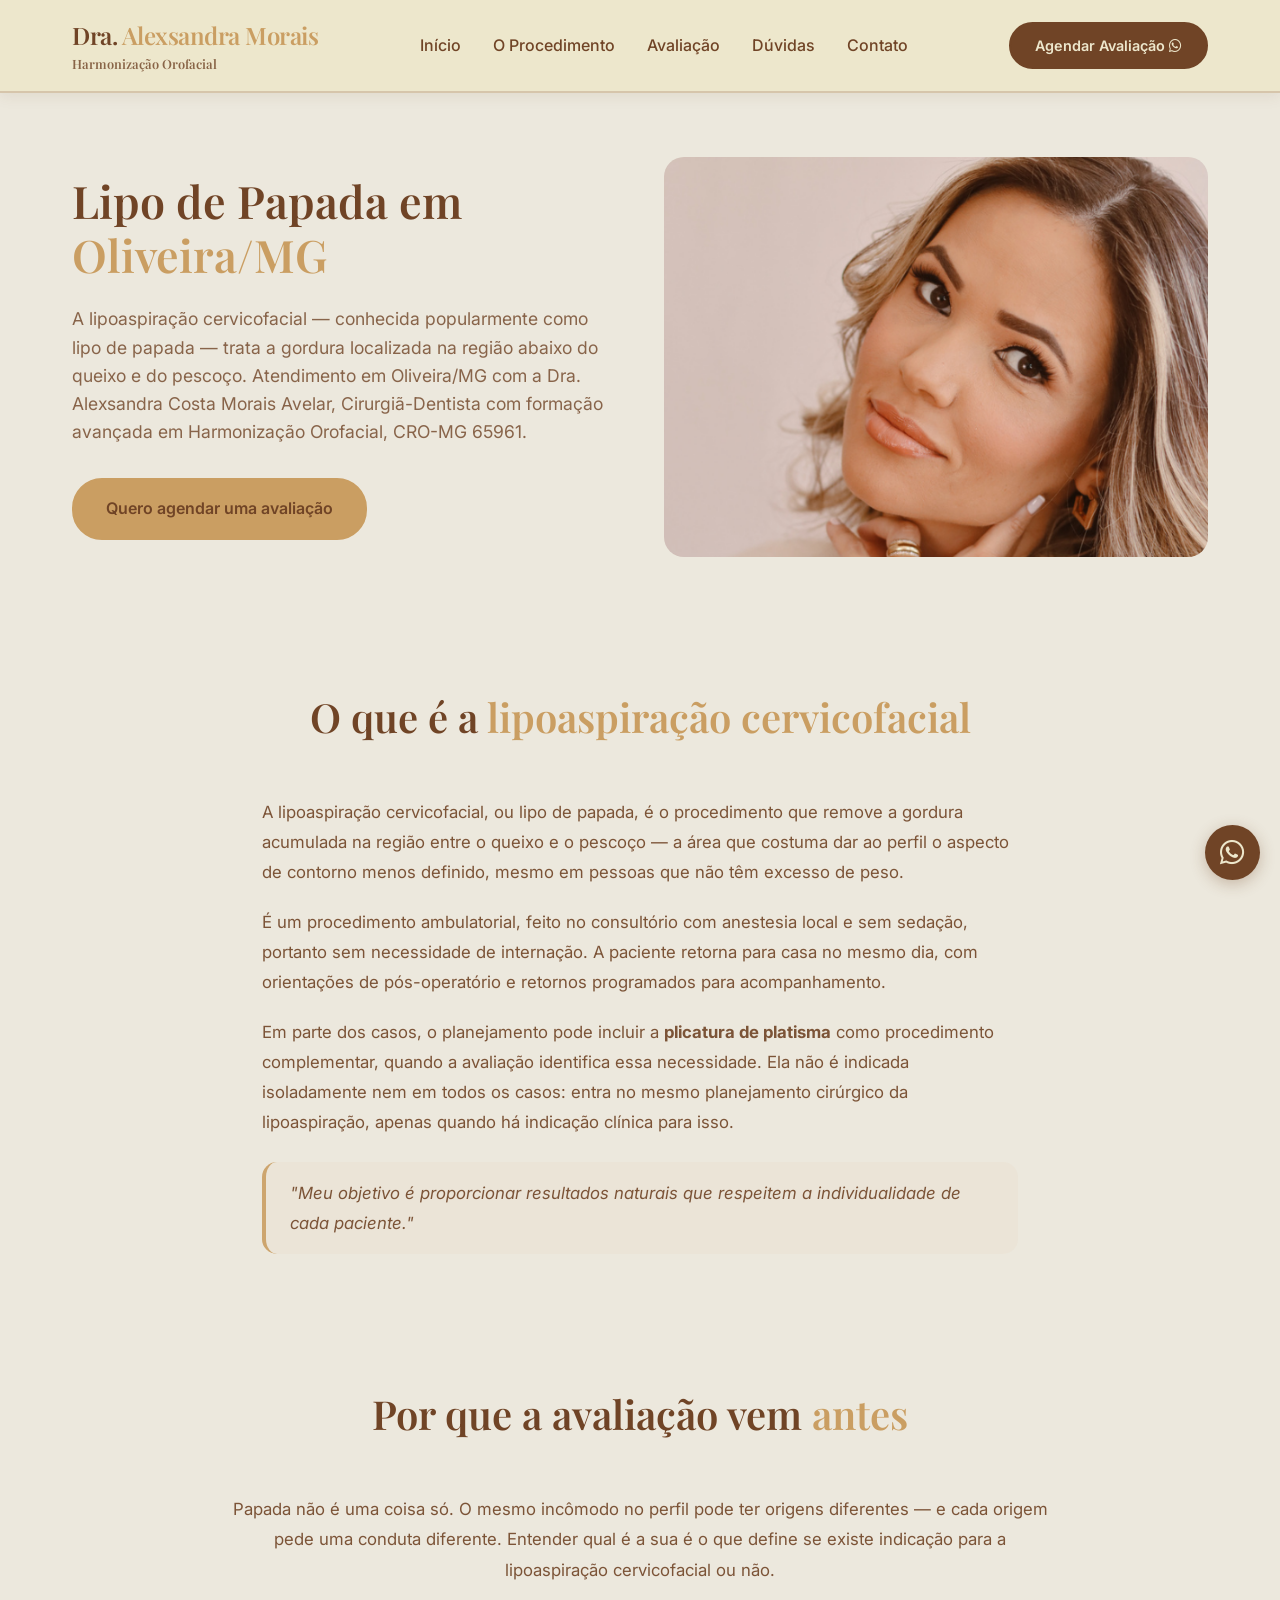
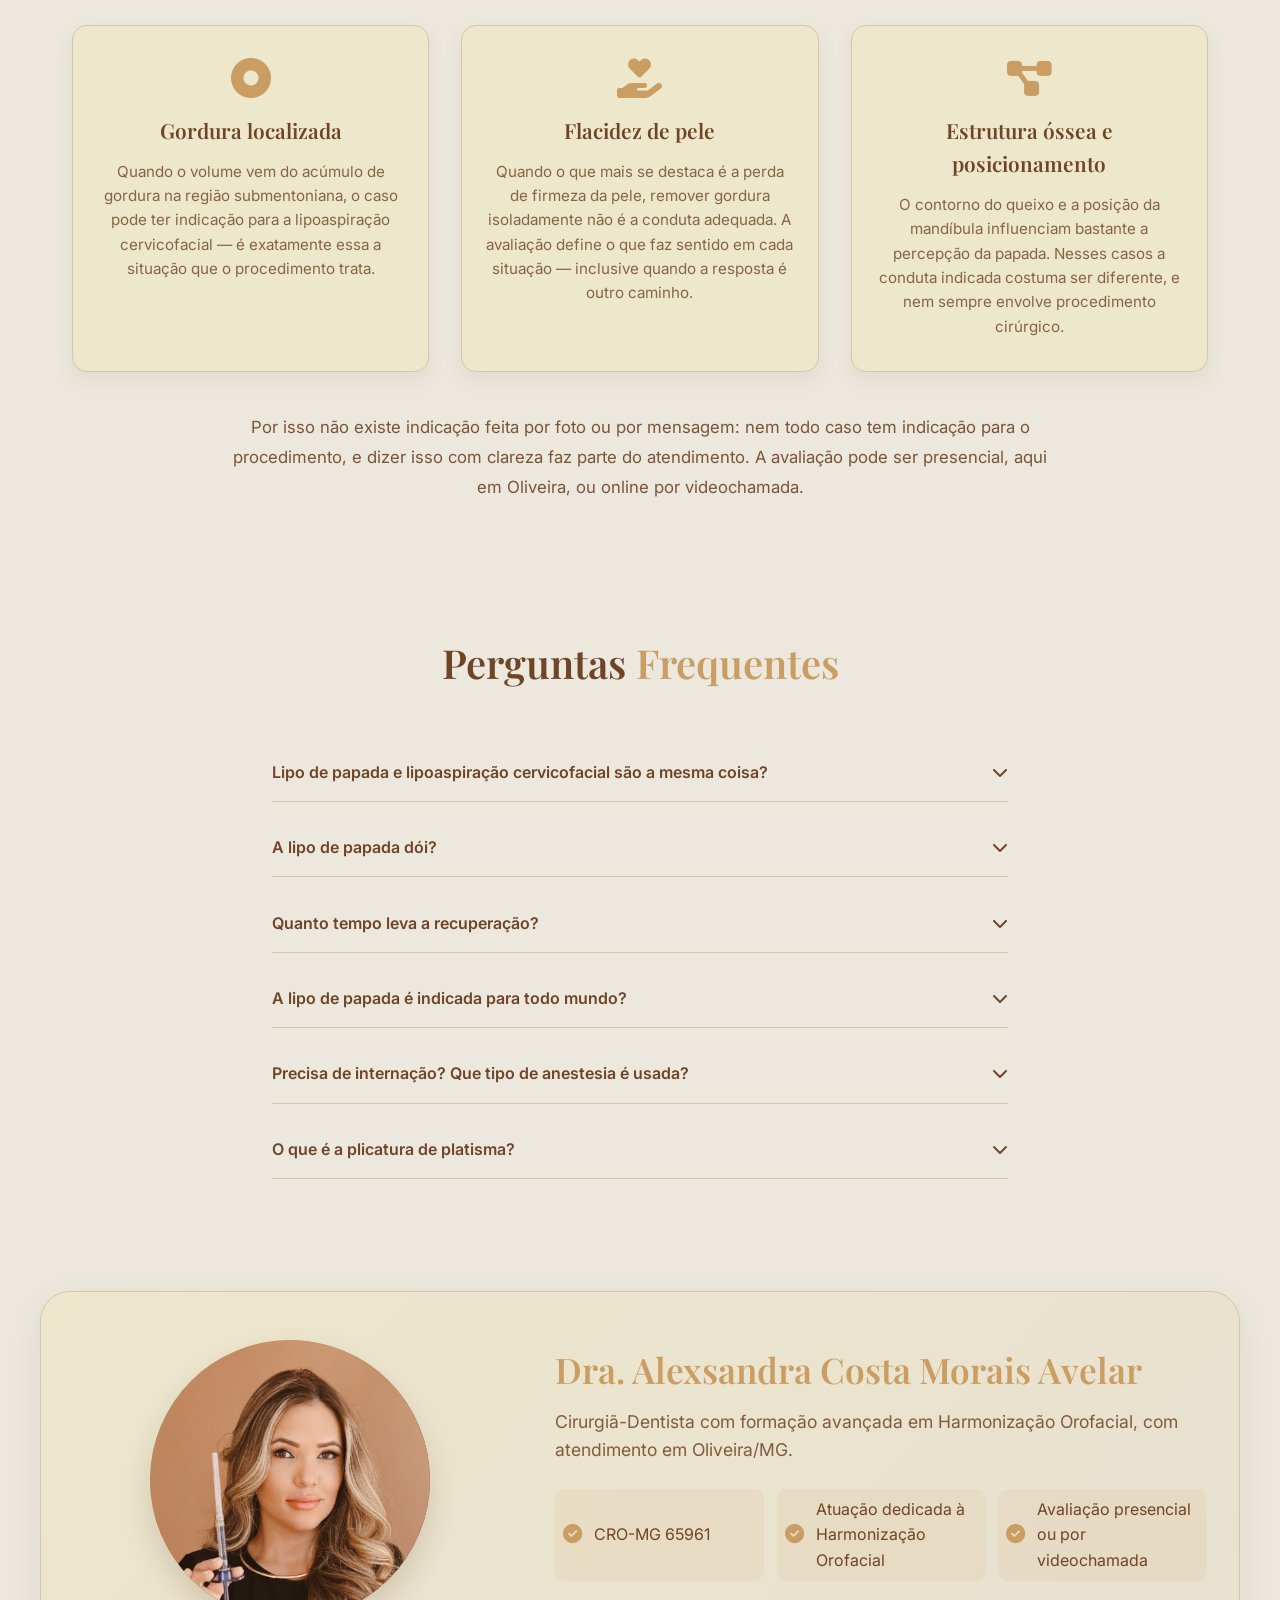
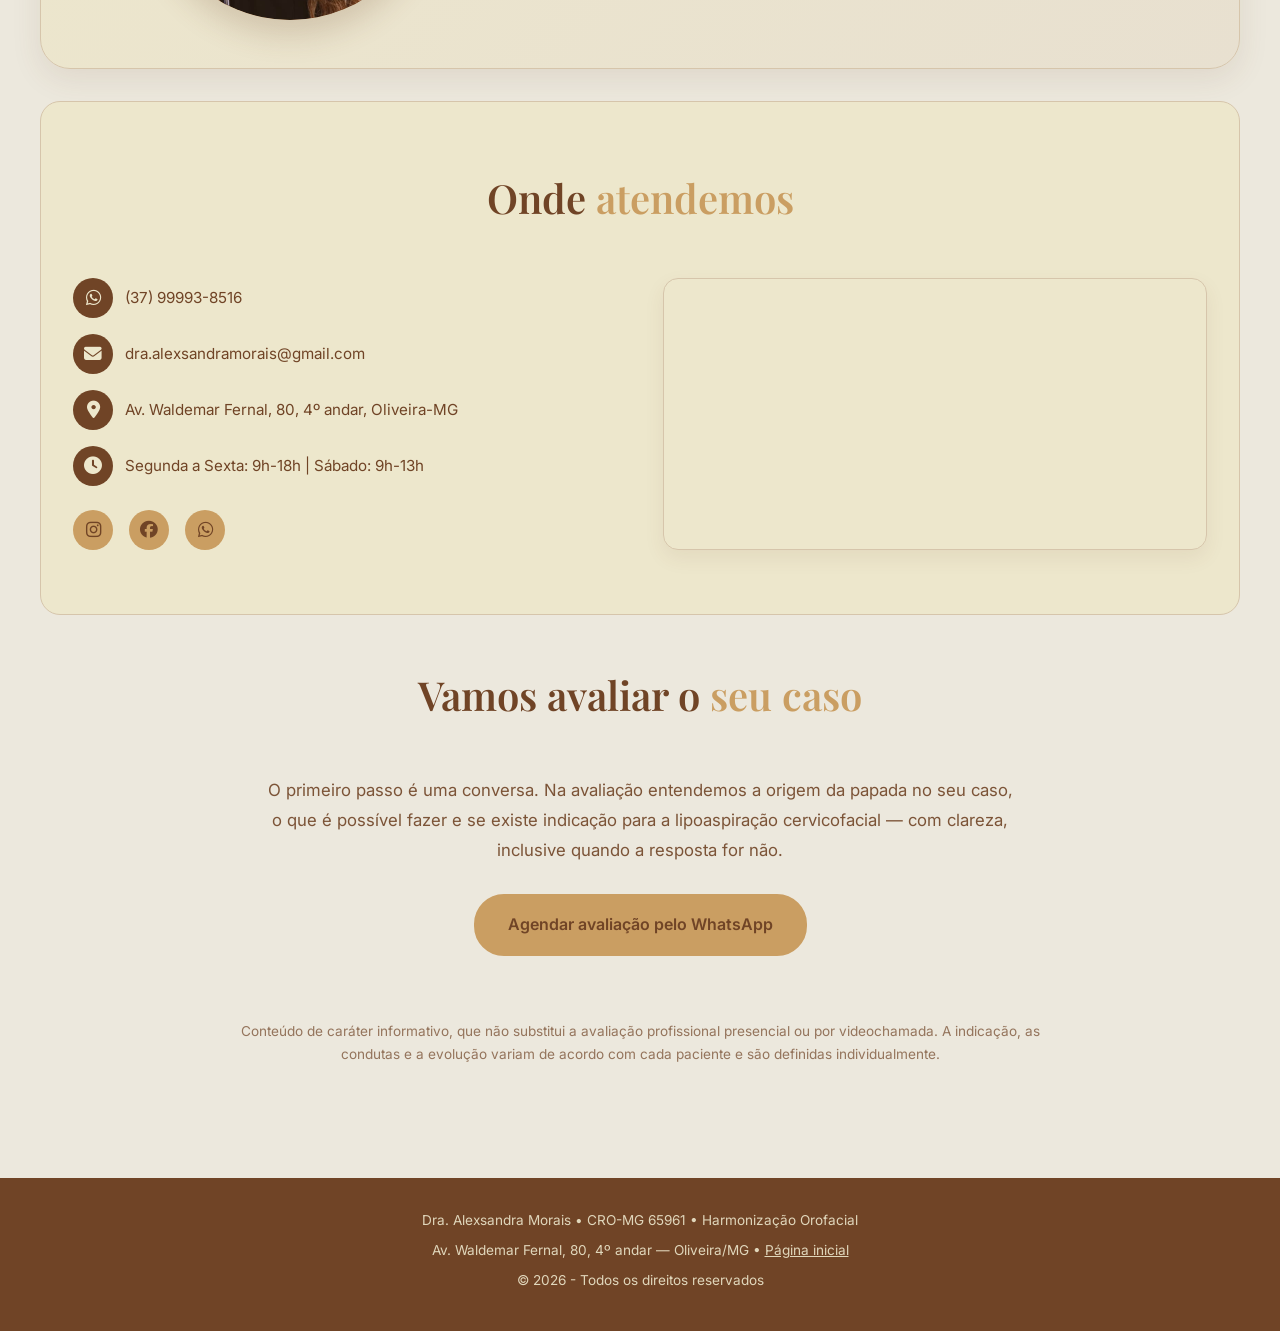
==== lipo-de-papada-oliveira.html @ b639e476 "Criação da página dedicada a papada" ====
<!DOCTYPE html>
<html lang="pt-BR">

<head>
    <meta charset="UTF-8">
    <meta name="viewport" content="width=device-width, initial-scale=1.0">
    <title>Lipo de Papada em Oliveira/MG | Dra. Alexsandra Morais</title>
    <meta name="description"
        content="Lipo de papada (lipoaspiração cervicofacial) em Oliveira/MG com a Dra. Alexsandra Morais, CRO-MG 65961. Agende uma avaliação e entenda se o seu caso tem indicação.">
    <link rel="canonical" href="https://www.draalexsandramorais.com.br/lipo-de-papada-oliveira.html">

    <!-- Favicon -->
    <link rel="icon" type="image/svg+xml" href="favicon.svg">

    <!-- Open Graph (prévia ao compartilhar no WhatsApp/Instagram) -->
    <meta property="og:type" content="website">
    <meta property="og:title" content="Lipo de Papada em Oliveira/MG | Dra. Alexsandra Morais">
    <meta property="og:description"
        content="Lipo de papada (lipoaspiração cervicofacial) em Oliveira/MG. Cirurgiã-Dentista atuante em Harmonização Orofacial (CRO-MG 65961). Agende sua avaliação.">
    <meta property="og:image"
        content="https://www.draalexsandramorais.com.br/imagens/dra-alexsandra-principal.jpg">
    <meta property="og:url" content="https://www.draalexsandramorais.com.br/lipo-de-papada-oliveira.html">
    <meta property="og:locale" content="pt_BR">

    <link rel="stylesheet" href="style.css">
    <link rel="stylesheet" href="https://cdnjs.cloudflare.com/ajax/libs/font-awesome/6.4.0/css/all.min.css">
    <link
        href="https://fonts.googleapis.com/css2?family=Poppins:wght@300;400;500;600;700&family=Playfair+Display:wght@400;500;600&display=swap"
        rel="stylesheet">

    <!-- Google tag (gtag.js) - GA4 -->
    <script async src="https://www.googletagmanager.com/gtag/js?id=G-QD70VLMWGX"></script>
    <script>
        window.dataLayer = window.dataLayer || [];
        function gtag() { dataLayer.push(arguments); }
        gtag('js', new Date());
        gtag('config', 'G-QD70VLMWGX');
    </script>
    <!-- End Google tag -->

    <!-- Meta Pixel Code -->
    <script>
        !function (f, b, e, v, n, t, s) {
            if (f.fbq) return; n = f.fbq = function () {
                n.callMethod ?
                    n.callMethod.apply(n, arguments) : n.queue.push(arguments)
            };
            if (!f._fbq) f._fbq = n; n.push = n; n.loaded = !0; n.version = '2.0';
            n.queue = []; t = b.createElement(e); t.async = !0;
            t.src = v; s = b.getElementsByTagName(e)[0];
            s.parentNode.insertBefore(t, s)
        }(window, document, 'script',
            'https://connect.facebook.net/en_US/fbevents.js');
        fbq('init', '1679340406732759');
        fbq('track', 'PageView');
        fbq('track', 'ViewContent', { content_name: 'LP Lipo de Papada' });
    </script>
    <noscript><img height="1" width="1" style="display:none"
            src="https://www.facebook.com/tr?id=1679340406732759&ev=PageView&noscript=1" /></noscript>
    <!-- End Meta Pixel Code -->

    <!-- Dados estruturados schema.org -->
    <script type="application/ld+json">
    {
      "@context": "https://schema.org",
      "@graph": [
        {
          "@type": "Dentist",
          "@id": "https://www.draalexsandramorais.com.br/#clinica",
          "name": "Morais Estética Avançada - Dra. Alexsandra Morais",
          "description": "Consultório de Harmonização Orofacial em Oliveira/MG, sob responsabilidade da Dra. Alexsandra Costa Morais Avelar, Cirurgiã-Dentista com formação avançada em Harmonização Orofacial (CRO-MG 65961).",
          "url": "https://www.draalexsandramorais.com.br/",
          "image": "https://www.draalexsandramorais.com.br/imagens/dra-alexsandra-principal.jpg",
          "telephone": "+55-37-99993-8516",
          "email": "dra.alexsandramorais@gmail.com",
          "priceRange": "$$",
          "address": {
            "@type": "PostalAddress",
            "streetAddress": "Av. Waldemar Fernal, 80, Sala 401, 4º andar",
            "addressLocality": "Oliveira",
            "addressRegion": "MG",
            "postalCode": "35540-000",
            "addressCountry": "BR"
          },
          "openingHoursSpecification": [
            {
              "@type": "OpeningHoursSpecification",
              "dayOfWeek": ["Monday", "Tuesday", "Wednesday", "Thursday", "Friday"],
              "opens": "09:00",
              "closes": "18:00"
            },
            {
              "@type": "OpeningHoursSpecification",
              "dayOfWeek": "Saturday",
              "opens": "09:00",
              "closes": "13:00"
            }
          ],
          "areaServed": {
            "@type": "City",
            "name": "Oliveira",
            "addressRegion": "MG"
          },
          "sameAs": [
            "https://www.instagram.com/dra.alexsandramorais/",
            "https://www.facebook.com/dra.alexsandramorais"
          ]
        },
        {
          "@type": "MedicalProcedure",
          "@id": "https://www.draalexsandramorais.com.br/lipo-de-papada-oliveira.html#procedimento",
          "name": "Lipoaspiração cervicofacial (lipo de papada)",
          "alternateName": ["Lipo de papada", "Lipoplastia submentoniana"],
          "url": "https://www.draalexsandramorais.com.br/lipo-de-papada-oliveira.html",
          "procedureType": "https://health-lifesci.schema.org/SurgicalProcedure",
          "bodyLocation": "Região submentoniana e cervical (queixo e pescoço)",
          "howPerformed": "Procedimento ambulatorial realizado com anestesia local, sem sedação, sem necessidade de internação.",
          "preparation": "Avaliação prévia, presencial em Oliveira/MG ou por videochamada, para verificar a indicação de cada caso.",
          "provider": {
            "@id": "https://www.draalexsandramorais.com.br/#clinica"
          }
        },
        {
          "@type": "FAQPage",
          "@id": "https://www.draalexsandramorais.com.br/lipo-de-papada-oliveira.html#faq",
          "mainEntity": [
            {
              "@type": "Question",
              "name": "Lipo de papada e lipoaspiração cervicofacial são a mesma coisa?",
              "acceptedAnswer": {
                "@type": "Answer",
                "text": "Sim. \"Lipo de papada\" é o nome popular do procedimento, e \"lipoaspiração cervicofacial\" (também chamada de lipoplastia submentoniana) é a forma técnica de se referir a ele. Os dois termos descrevem a remoção da gordura localizada na região abaixo do queixo e do pescoço."
              }
            },
            {
              "@type": "Question",
              "name": "A lipo de papada dói?",
              "acceptedAnswer": {
                "@type": "Answer",
                "text": "O procedimento é realizado com anestesia local, que deixa a região dormente durante toda a sessão. É comum haver sensação de pressão e, no pós-operatório, inchaço e sensibilidade na região, acompanhados com as orientações e a prescrição definidas na consulta. A percepção de desconforto varia de pessoa para pessoa e é conversada individualmente na avaliação."
              }
            },
            {
              "@type": "Question",
              "name": "Quanto tempo leva a recuperação?",
              "acceptedAnswer": {
                "@type": "Answer",
                "text": "Varia de paciente para paciente. Em geral os primeiros dias envolvem inchaço e uso de malha compressiva, com retorno gradual às atividades do dia a dia conforme orientação. A acomodação dos tecidos acontece de forma progressiva ao longo das semanas seguintes. Não existe prazo único que sirva para todos os casos: o tempo estimado é explicado individualmente na avaliação e nos retornos."
              }
            },
            {
              "@type": "Question",
              "name": "A lipo de papada é indicada para todo mundo?",
              "acceptedAnswer": {
                "@type": "Answer",
                "text": "Não. A papada pode ter causas diferentes, e nem toda causa é tratada com lipoaspiração cervicofacial. Também existem condições de saúde e histórico clínico que podem contraindicar o procedimento. Por isso a avaliação vem sempre antes de qualquer indicação, e há casos em que a conduta indicada é outra."
              }
            },
            {
              "@type": "Question",
              "name": "Precisa de internação? Que tipo de anestesia é usada?",
              "acceptedAnswer": {
                "@type": "Answer",
                "text": "Não há necessidade de internação. O procedimento é realizado em ambiente ambulatorial com anestesia local, sem sedação: a paciente permanece acordada durante todo o procedimento e retorna para casa no mesmo dia, acompanhada, seguindo as orientações pós-operatórias."
              }
            },
            {
              "@type": "Question",
              "name": "O que é a plicatura de platisma?",
              "acceptedAnswer": {
                "@type": "Answer",
                "text": "É um procedimento complementar que pode ser indicado em conjunto com a lipoaspiração cervicofacial em parte dos casos, dentro do mesmo planejamento. Não é indicado isoladamente nem em todos os casos: se faz ou não sentido para você é uma definição individual, feita durante a avaliação."
              }
            }
          ]
        },
        {
          "@type": "BreadcrumbList",
          "itemListElement": [
            {
              "@type": "ListItem",
              "position": 1,
              "name": "Início",
              "item": "https://www.draalexsandramorais.com.br/"
            },
            {
              "@type": "ListItem",
              "position": 2,
              "name": "Lipo de Papada em Oliveira/MG",
              "item": "https://www.draalexsandramorais.com.br/lipo-de-papada-oliveira.html"
            }
          ]
        }
      ]
    }
    </script>
</head>

<body>
    <!-- WhatsApp Float -->
    <a href="https://wa.me/553799938516?text=[LP-Lipo] Olá! Gostaria de agendar uma avaliação sobre lipo de papada"
        class="whatsapp-float" target="_blank" rel="noopener" aria-label="Falar no WhatsApp">
        <i class="fab fa-whatsapp"></i>
    </a>

    <!-- Header -->
    <header>
        <nav class="navbar">
            <div class="logo">
                <div class="logo-name">Dra. <span>Alexsandra Morais</span></div>
                <p>Harmonização Orofacial</p>
            </div>
            <ul class="nav-menu">
                <li><a href="index.html">Início</a></li>
                <li><a href="#o-procedimento">O Procedimento</a></li>
                <li><a href="#avaliacao">Avaliação</a></li>
                <li><a href="#duvidas">Dúvidas</a></li>
                <li><a href="#contato">Contato</a></li>
            </ul>
            <a href="https://wa.me/553799938516?text=[LP-Lipo] Olá! Gostaria de agendar uma avaliação sobre lipo de papada"
                class="cta-button" target="_blank" rel="noopener">Agendar Avaliação <i style="font-size: 0.9rem;"
                    class="fab fa-whatsapp"></i></a>
        </nav>
    </header>

    <!-- Hero -->
    <section id="home" class="hero">
        <div class="hero-content">
            <h1>Lipo de Papada em <span class="highlight">Oliveira/MG</span></h1>
            <p>A lipoaspiração cervicofacial — conhecida popularmente como lipo de papada — trata a gordura localizada
                na região abaixo do queixo e do pescoço. Atendimento em Oliveira/MG com a Dra. Alexsandra Costa Morais
                Avelar, Cirurgiã-Dentista com formação avançada em Harmonização Orofacial, CRO-MG 65961.</p>
            <a href="https://wa.me/553799938516?text=[LP-Lipo] Olá! Gostaria de agendar uma avaliação sobre lipo de papada"
                class="hero-button" target="_blank" rel="noopener">Quero agendar uma avaliação</a>
        </div>
        <div class="professional-photo-container">
            <img src="imagens/dra-alexsandra-principal.jpg"
                alt="Dra. Alexsandra Morais, Cirurgiã-Dentista em Oliveira/MG" class="main-photo">
        </div>
    </section>

    <!-- O que é o procedimento -->
    <section id="o-procedimento" class="lp-text">
        <h2 class="section-title">O que é a <span class="highlight">lipoaspiração cervicofacial</span></h2>
        <p>A lipoaspiração cervicofacial, ou lipo de papada, é o procedimento que remove a gordura acumulada na região
            entre o queixo e o pescoço — a área que costuma dar ao perfil o aspecto de contorno menos definido, mesmo em
            pessoas que não têm excesso de peso.</p>
        <p>É um procedimento ambulatorial, feito no consultório com anestesia local e sem sedação, portanto sem
            necessidade de internação. A paciente retorna para casa no mesmo dia, com orientações de pós-operatório e
            retornos programados para acompanhamento.</p>
        <p>Em parte dos casos, o planejamento pode incluir a <strong>plicatura de platisma</strong> como procedimento
            complementar, quando a avaliação identifica essa necessidade. Ela não é indicada isoladamente nem em todos
            os casos: entra no mesmo planejamento cirúrgico da lipoaspiração, apenas quando há indicação clínica para
            isso.</p>
        <p class="philosophy">"Meu objetivo é proporcionar resultados naturais que respeitem a individualidade de cada
            paciente."</p>
    </section>

    <!-- Por que a avaliação vem antes -->
    <section id="avaliacao" class="procedures">
        <h2 class="section-title">Por que a avaliação vem <span class="highlight">antes</span></h2>
        <p class="lp-intro">Papada não é uma coisa só. O mesmo incômodo no perfil pode ter origens diferentes — e cada
            origem pede uma conduta diferente. Entender qual é a sua é o que define se existe indicação para a
            lipoaspiração cervicofacial ou não.</p>
        <div class="procedures-grid">
            <div class="procedure-card">
                <i class="fas fa-circle-dot"></i>
                <h3>Gordura localizada</h3>
                <p>Quando o volume vem do acúmulo de gordura na região submentoniana, o caso pode ter indicação para a
                    lipoaspiração cervicofacial — é exatamente essa a situação que o procedimento trata.</p>
            </div>
            <div class="procedure-card">
                <i class="fas fa-hand-holding-heart"></i>
                <h3>Flacidez de pele</h3>
                <p>Quando o que mais se destaca é a perda de firmeza da pele, remover gordura isoladamente não é a
                    conduta adequada. A avaliação define o que faz sentido em cada situação — inclusive quando a resposta
                    é outro caminho.</p>
            </div>
            <div class="procedure-card">
                <i class="fas fa-diagram-project"></i>
                <h3>Estrutura óssea e posicionamento</h3>
                <p>O contorno do queixo e a posição da mandíbula influenciam bastante a percepção da papada. Nesses
                    casos a conduta indicada costuma ser diferente, e nem sempre envolve procedimento cirúrgico.</p>
            </div>
        </div>
        <p class="lp-intro" style="margin-top: 2.5rem; margin-bottom: 0;">Por isso não existe indicação feita por foto
            ou por mensagem: nem todo caso tem indicação para o procedimento, e dizer isso com clareza faz parte do
            atendimento. A avaliação pode ser presencial, aqui em Oliveira, ou online por videochamada.</p>
    </section>

    <!-- FAQ -->
    <section id="duvidas" class="faq">
        <h2 class="section-title">Perguntas <span class="highlight">Frequentes</span></h2>
        <div class="faq-container">
            <div class="faq-item">
                <button class="faq-question">Lipo de papada e lipoaspiração cervicofacial são a mesma coisa? <i
                        class="fas fa-chevron-down"></i></button>
                <div class="faq-answer">
                    <p>Sim. "Lipo de papada" é o nome popular do procedimento, e "lipoaspiração cervicofacial" (também
                        chamada de lipoplastia submentoniana) é a forma técnica de se referir a ele. Os dois termos
                        descrevem a remoção da gordura localizada na região abaixo do queixo e do pescoço.</p>
                </div>
            </div>
            <div class="faq-item">
                <button class="faq-question">A lipo de papada dói? <i class="fas fa-chevron-down"></i></button>
                <div class="faq-answer">
                    <p>O procedimento é realizado com anestesia local, que deixa a região dormente durante toda a
                        sessão. É comum haver sensação de pressão e, no pós-operatório, inchaço e sensibilidade na
                        região, acompanhados com as orientações e a prescrição definidas na consulta. A percepção de
                        desconforto varia de pessoa para pessoa e é conversada individualmente na avaliação.</p>
                </div>
            </div>
            <div class="faq-item">
                <button class="faq-question">Quanto tempo leva a recuperação? <i
                        class="fas fa-chevron-down"></i></button>
                <div class="faq-answer">
                    <p>Varia de paciente para paciente. Em geral os primeiros dias envolvem inchaço e uso de malha
                        compressiva, com retorno gradual às atividades do dia a dia conforme orientação. A acomodação
                        dos tecidos acontece de forma progressiva ao longo das semanas seguintes. Não existe prazo único
                        que sirva para todos os casos: o tempo estimado é explicado individualmente na avaliação e nos
                        retornos.</p>
                </div>
            </div>
            <div class="faq-item">
                <button class="faq-question">A lipo de papada é indicada para todo mundo? <i
                        class="fas fa-chevron-down"></i></button>
                <div class="faq-answer">
                    <p>Não. A papada pode ter causas diferentes, e nem toda causa é tratada com lipoaspiração
                        cervicofacial. Também existem condições de saúde e histórico clínico que podem contraindicar o
                        procedimento. Por isso a avaliação vem sempre antes de qualquer indicação, e há casos em que a
                        conduta indicada é outra.</p>
                </div>
            </div>
            <div class="faq-item">
                <button class="faq-question">Precisa de internação? Que tipo de anestesia é usada? <i
                        class="fas fa-chevron-down"></i></button>
                <div class="faq-answer">
                    <p>Não há necessidade de internação. O procedimento é realizado em ambiente ambulatorial com
                        anestesia local, sem sedação: a paciente permanece acordada durante todo o procedimento e
                        retorna para casa no mesmo dia, acompanhada, seguindo as orientações pós-operatórias.</p>
                </div>
            </div>
            <div class="faq-item">
                <button class="faq-question">O que é a plicatura de platisma? <i
                        class="fas fa-chevron-down"></i></button>
                <div class="faq-answer">
                    <p>É um procedimento complementar que pode ser indicado em conjunto com a lipoaspiração
                        cervicofacial em parte dos casos, dentro do mesmo planejamento. Não é indicado isoladamente nem
                        em todos os casos: se faz ou não sentido para você é uma definição individual, feita durante a
                        avaliação.</p>
                </div>
            </div>
        </div>
    </section>

    <!-- Sobre a profissional -->
    <section id="sobre" class="about">
        <div class="about-image">
            <div class="image-placeholder">
                <img src="imagens/foto_secao_perfil.jpeg" alt="Dra. Alexsandra Costa Morais Avelar, CRO-MG 65961"
                    class="about-photo">
            </div>
        </div>
        <div class="about-content">
            <h2><span class="highlight">Dra. Alexsandra Costa Morais Avelar</span></h2>
            <p>Cirurgiã-Dentista com formação avançada em Harmonização Orofacial, com atendimento em Oliveira/MG.</p>
            <ul class="qualifications">
                <li><i class="fas fa-check-circle"></i> CRO-MG 65961</li>
                <li><i class="fas fa-check-circle"></i> Atuação dedicada à Harmonização Orofacial</li>
                <li><i class="fas fa-check-circle"></i> Avaliação presencial ou por videochamada</li>
            </ul>
        </div>
    </section>

    <!-- Localização e contato -->
    <section id="contato" class="contact">
        <h2 class="section-title">Onde <span class="highlight">atendemos</span></h2>
        <div class="contact-container">
            <div class="contact-info">
                <p><i class="fab fa-whatsapp"></i> <a
                        href="https://wa.me/553799938516?text=[LP-Lipo] Olá! Gostaria de agendar uma avaliação sobre lipo de papada"
                        target="_blank" rel="noopener">(37) 99993-8516</a></p>
                <p><i class="fas fa-envelope"></i> dra.alexsandramorais@gmail.com</p>
                <p><i class="fas fa-map-marker-alt"></i> Av. Waldemar Fernal, 80, 4º andar, Oliveira-MG</p>
                <p><i class="fas fa-clock"></i> Segunda a Sexta: 9h-18h | Sábado: 9h-13h</p>
                <div class="social-icons">
                    <a href="https://www.instagram.com/dra.alexsandramorais/" target="_blank" rel="noopener"
                        aria-label="Instagram"><i class="fab fa-instagram"></i></a>
                    <a href="https://www.facebook.com/dra.alexsandramorais" target="_blank" rel="noopener"
                        aria-label="Facebook"><i class="fab fa-facebook"></i></a>
                    <a href="https://wa.me/553799938516?text=[LP-Lipo] Olá! Gostaria de agendar uma avaliação sobre lipo de papada"
                        target="_blank" rel="noopener" aria-label="WhatsApp"><i class="fab fa-whatsapp"></i></a>
                </div>
            </div>
            <div class="contact-map">
                <iframe
                    src="https://www.google.com/maps?q=Av.%20Valdemar%20Fernal,%2080,%20Oliveira%20-%20MG&output=embed"
                    title="Localização do consultório - Av. Waldemar Fernal, 80, Oliveira-MG" loading="lazy"
                    allowfullscreen referrerpolicy="no-referrer-when-downgrade"></iframe>
            </div>
        </div>
    </section>

    <!-- CTA final -->
    <section class="lp-cta-final">
        <h2 class="section-title">Vamos avaliar o <span class="highlight">seu caso</span></h2>
        <p>O primeiro passo é uma conversa. Na avaliação entendemos a origem da papada no seu caso, o que é possível
            fazer e se existe indicação para a lipoaspiração cervicofacial — com clareza, inclusive quando a resposta
            for não.</p>
        <a href="https://wa.me/553799938516?text=[LP-Lipo] Olá! Gostaria de agendar uma avaliação sobre lipo de papada"
            class="hero-button" target="_blank" rel="noopener">Agendar avaliação pelo WhatsApp</a>
    </section>

    <p class="lp-disclaimer">Conteúdo de caráter informativo, que não substitui a avaliação profissional presencial ou
        por videochamada. A indicação, as condutas e a evolução variam de acordo com cada paciente e são definidas
        individualmente.</p>

    <!-- Footer -->
    <footer>
        <p>Dra. Alexsandra Morais • CRO-MG 65961 • Harmonização Orofacial</p>
        <p>Av. Waldemar Fernal, 80, 4º andar — Oliveira/MG • <a href="index.html"
                style="color: inherit;">Página inicial</a></p>
        <p>© 2026 - Todos os direitos reservados</p>
    </footer>

    <script src="script.js"></script>
</body>

</html>
---- style.css ----
/* style.css - Opção 1 (Design Moderno com Cards Interativos) - CORRIGIDO */
@import url('https://fonts.googleapis.com/css2?family=Inter:wght@300;400;500;600&family=Playfair+Display:wght@400;500;600;700&display=swap');

* {
    margin: 0;
    padding: 0;
    box-sizing: border-box;
}

body {
    font-family: 'Inter', -apple-system, BlinkMacSystemFont, 'Segoe UI', Roboto, sans-serif;
    line-height: 1.6;
    color: #704426;
    overflow-x: hidden;
    background-color: #ECE8DD;
}

h1, h2, h3, .section-title, .logo {
    font-family: 'Playfair Display', Georgia, serif;
    font-weight: 600;
}

.highlight {
    color: #CA9E62;
}

/* WhatsApp Float */
.whatsapp-float {
    position: fixed;
    bottom: 20px;
    right: 20px;
    background-color: #704426;
    color: #EDE7CC;
    width: 55px;
    height: 55px;
    border-radius: 50%;
    display: flex;
    align-items: center;
    justify-content: center;
    font-size: 28px;
    z-index: 1000;
    box-shadow: 0 4px 15px rgba(112, 68, 38, 0.3);
    transition: all 0.3s;
    text-decoration: none;
}

.whatsapp-float:hover {
    background-color: #CA9E62;
    color: #704426;
    transform: scale(1.1);
}

/* Header */
header {
    background-color: #EDE7CC;
    box-shadow: 0 2px 15px rgba(112, 68, 38, 0.1);
    position: sticky;
    top: 0;
    z-index: 999;
    border-bottom: 2px solid #D6C5AB;
}

.navbar {
    max-width: 1200px;
    margin: 0 auto;
    padding: 1rem 2rem;
    display: flex;
    justify-content: space-between;
    align-items: center;
    flex-wrap: wrap;
}

.logo h1,
.logo .logo-name {
    font-family: 'Playfair Display', serif;
    font-size: 1.5rem;
    color: #704426;
    letter-spacing: -0.5px;
}

.logo span {
    color: #CA9E62;
}

.logo p {
    font-size: 0.8rem;
    color: #704426;
    opacity: 0.8;
}

.hamburger {
    display: none;
    background: none;
    border: none;
    font-size: 1.8rem;
    color: #704426;
    cursor: pointer;
    padding: 0.5rem;
}

.nav-menu {
    display: flex;
    list-style: none;
    gap: 2rem;
    transition: all 0.3s ease;
}

.nav-menu a {
    text-decoration: none;
    color: #704426;
    font-weight: 500;
    transition: color 0.3s;
    position: relative;
    padding: 5px 0;
}

.nav-menu a:hover {
    color: #CA9E62;
}

.nav-menu a::after {
    content: '';
    position: absolute;
    bottom: 0;
    left: 0;
    width: 0;
    height: 2px;
    background-color: #CA9E62;
    transition: width 0.3s;
}

.nav-menu a:hover::after {
    width: 100%;
}

.cta-button {
    background-color: #704426;
    color: #EDE7CC;
    padding: 0.6rem 1.5rem;
    border-radius: 30px;
    text-decoration: none;
    font-weight: 600;
    transition: all 0.3s;
    border: 2px solid #704426;
    font-family: 'Inter', sans-serif;
    font-size: 0.9rem;
    white-space: nowrap;
}

.cta-button:hover {
    background-color: #EDE7CC;
    color: #704426;
    transform: translateY(-2px);
    box-shadow: 0 5px 15px rgba(112, 68, 38, 0.2);
}

/* Hero Section */
.hero {
    max-width: 1200px;
    margin: 0 auto;
    padding: 4rem 2rem;
    display: flex;
    align-items: center;
    gap: 3rem;
    min-height: auto;
}

.hero-content {
    flex: 1;
}

.hero-content h2,
.hero-content h1 {
    font-family: 'Playfair Display', serif;
    font-size: 2.8rem;
    margin-bottom: 1.5rem;
    line-height: 1.2;
    color: #704426;
}

.hero-content p {
    font-size: 1.1rem;
    color: #704426;
    opacity: 0.8;
    margin-bottom: 2rem;
}

.hero-button {
    display: inline-block;
    background-color: #CA9E62;
    color: #704426;
    padding: 1rem 2rem;
    border-radius: 30px;
    text-decoration: none;
    font-weight: 600;
    font-size: 1rem;
    transition: all 0.3s;
    border: 2px solid #CA9E62;
    font-family: 'Inter', sans-serif;
    text-align: center;
}

.hero-button:hover {
    background-color: #704426;
    color: #EDE7CC;
    transform: translateY(-3px);
    box-shadow: 0 10px 25px rgba(202, 158, 98, 0.3);
}

.professional-photo-container {
    flex: 1;
    position: relative;
    width: 100%;
    height: 400px;
    border-radius: 20px;
    overflow: hidden;
}

.main-photo {
    width: 100%;
    height: 100%;
    object-fit: cover;
    object-position: center 30%;
    transition: transform 0.5s ease;
}

.main-photo:hover {
    transform: scale(1.03);
}

/* About Section - Opção 1 (Moderno) - CORRIGIDO */
.about {
    max-width: 1200px;
    margin: 2rem auto;
    padding: 3rem 2rem;
    display: flex;
    gap: 3rem;
    align-items: center;
    background: linear-gradient(135deg, #EDE7CC 0%, #E8E0D0 100%);
    border-radius: 30px;
    border: 1px solid #D6C5AB;
    box-shadow: 0 10px 30px rgba(112, 68, 38, 0.1);
}

.about-image {
    flex: 1;
    display: flex;
    justify-content: center;
    align-items: center;
}

.about-image .image-placeholder {
    width: 100%;
    max-width: 280px;
    height: 280px;
    background: linear-gradient(135deg, #CA9E62 0%, #704426 100%);
    border-radius: 50%;
    overflow: hidden;
    display: flex;
    flex-direction: column;
    align-items: center;
    justify-content: center;
    color: #EDE7CC;
    box-shadow: 0 15px 30px rgba(112, 68, 38, 0.2);
    transition: transform 0.3s ease;
}

.about-image .image-placeholder:hover {
    transform: scale(1.05);
}

.about-image .image-placeholder i {
    font-size: 5rem;
}

.about-photo {
    width: 100%;
    height: 100%;
    object-fit: cover;
    object-position: center 25%;
    border-radius: 50%;
}

.about-content {
    flex: 1.5;
}

.about-content h2 {
    font-family: 'Playfair Display', serif;
    font-size: 2.2rem;
    margin-bottom: 1rem;
    color: #704426;
    line-height: 1.3;
}

.about-content > p {
    font-size: 1.1rem;
    color: #704426;
    opacity: 0.85;
    margin-bottom: 1.5rem;
    line-height: 1.6;
}

.qualifications {
    list-style: none;
    margin: 1.5rem 0;
    display: grid;
    grid-template-columns: repeat(auto-fit, minmax(200px, 1fr));
    gap: 0.8rem;
}

.qualifications li {
    margin-bottom: 0.5rem;
    display: flex;
    align-items: center;
    color: #704426;
    font-size: 1rem;
    padding: 0.5rem;
    background: rgba(202, 158, 98, 0.1);
    border-radius: 10px;
    transition: all 0.3s;
}

.qualifications li:hover {
    background: rgba(202, 158, 98, 0.2);
    transform: translateX(5px);
}

.qualifications i {
    color: #CA9E62;
    margin-right: 12px;
    font-size: 1.2rem;
    flex-shrink: 0;
}

.philosophy {
    font-style: italic;
    color: #704426;
    border-left: 4px solid #CA9E62;
    padding-left: 1.5rem;
    margin-top: 1.5rem;
    font-size: 1.1rem;
    line-height: 1.6;
    background: rgba(202, 158, 98, 0.05);
    padding: 1rem 1.5rem;
    border-radius: 15px;
}

/* Procedures */
.procedures {
    max-width: 1200px;
    margin: 0 auto;
    padding: 4rem 2rem;
}

.section-title {
    font-family: 'Playfair Display', serif;
    font-size: 2.5rem;
    text-align: center;
    margin-bottom: 3rem;
    color: #704426;
}

.procedures-grid {
    display: grid;
    grid-template-columns: repeat(auto-fit, minmax(300px, 1fr));
    gap: 2rem;
}

.procedure-card {
    background: #EDE7CC;
    padding: 2rem 1.5rem;
    border-radius: 15px;
    box-shadow: 0 8px 20px rgba(112, 68, 38, 0.08);
    text-align: center;
    transition: all 0.3s;
    border: 1px solid #D6C5AB;
}

.procedure-card:hover {
    transform: translateY(-10px);
    box-shadow: 0 15px 30px rgba(112, 68, 38, 0.15);
    background-color: #ECE8DD;
}

.procedure-card i {
    font-size: 2.5rem;
    color: #CA9E62;
    margin-bottom: 1rem;
}

.procedure-card h3 {
    margin-bottom: 0.8rem;
    color: #704426;
    font-family: 'Playfair Display', serif;
    font-size: 1.3rem;
}

.procedure-card p {
    color: #704426;
    opacity: 0.8;
    line-height: 1.6;
    font-size: 0.95rem;
}

/* Gallery */
.gallery {
    max-width: 1200px;
    margin: 0 auto;
    padding: 4rem 2rem;
    background-color: #EDE7CC;
    border-radius: 20px;
    margin-top: 2rem;
}

.gallery-container {
    display: grid;
    grid-template-columns: repeat(auto-fit, minmax(280px, 1fr));
    gap: 2rem;
    margin-bottom: 2rem;
}

.gallery-item {
    background: #ECE8DD;
    border-radius: 15px;
    overflow: hidden;
    border: 1px solid #D6C5AB;
}

.before-after {
    height: 250px;
    background: linear-gradient(90deg, #D6C5AB 50%, #EDE7CC 50%);
    position: relative;
    display: flex;
    align-items: center;
    justify-content: center;
}

.before, .after {
    position: absolute;
    padding: 0.4rem 1.2rem;
    background: #704426;
    color: #EDE7CC;
    border-radius: 20px;
    font-weight: 600;
    font-family: 'Inter', sans-serif;
    font-size: 0.9rem;
}

.before {
    left: 15px;
    top: 15px;
}

.after {
    right: 15px;
    bottom: 15px;
    background-color: #CA9E62;
    color: #704426;
}

.gallery-item p {
    padding: 1rem;
    text-align: center;
    color: #704426;
}

.disclaimer {
    text-align: center;
    font-size: 0.85rem;
    opacity: 0.7;
    margin-top: 1rem;
}

/* FAQ */
.faq {
    max-width: 800px;
    margin: 0 auto;
    padding: 4rem 2rem;
}

.faq-container {
    margin-top: 2rem;
}

.faq-item {
    margin-bottom: 1rem;
    border-bottom: 1px solid #D6C5AB;
}

.faq-question {
    width: 100%;
    padding: 1.2rem 0;
    background: none;
    border: none;
    text-align: left;
    font-size: 1rem;
    font-weight: 600;
    cursor: pointer;
    display: flex;
    justify-content: space-between;
    align-items: center;
    color: #704426;
    font-family: 'Inter', sans-serif;
}

.faq-question:hover {
    color: #CA9E62;
}

.faq-answer {
    padding: 0 0 1.2rem 0;
    display: none;
    color: #704426;
    opacity: 0.9;
    line-height: 1.7;
    font-size: 0.95rem;
}

.faq-answer.active {
    display: block;
}

/* Contact */
.contact {
    max-width: 1200px;
    margin: 0 auto;
    padding: 4rem 2rem;
    background-color: #EDE7CC;
    border-radius: 20px;
    border: 1px solid #D6C5AB;
}

.contact-container {
    display: flex;
    gap: 3rem;
    margin-top: 2rem;
}

.contact-info {
    flex: 1;
    display: flex;
    flex-direction: column;
    justify-content: flex-start;
}

.contact-info p {
    margin-bottom: 1rem;
    display: flex;
    align-items: center;
    color: #704426;
    font-size: 0.95rem;
    flex-wrap: wrap;
    word-break: break-word;
}

.contact-info p i {
    display: inline-flex;
    align-items: center;
    justify-content: center;
    width: 40px;
    height: 40px;
    background-color: #704426;
    color: #EDE7CC;
    border-radius: 50%;
    margin-right: 12px;
    font-size: 1.1rem;
    flex-shrink: 0;
}

.contact-info p a {
    color: inherit;
    text-decoration: none;
    transition: color 0.3s;
}

.contact-info p a:hover {
    color: #CA9E62;
}

.social-icons {
    display: flex;
    gap: 1rem;
    margin-top: 0.5rem;
    flex-wrap: wrap;
}

.social-icons a {
    display: inline-flex;
    align-items: center;
    justify-content: center;
    width: 40px;
    height: 40px;
    background-color: #CA9E62;
    color: #704426;
    border-radius: 50%;
    text-decoration: none;
    transition: all 0.3s;
    font-size: 1.1rem;
}

.social-icons a:hover {
    background-color: #704426;
    color: #EDE7CC;
    transform: translateY(-3px);
}

.contact-form {
    flex: 1;
    display: flex;
    flex-direction: column;
    gap: 1rem;
}

.contact-map {
    flex: 1;
    min-height: 220px;
    border-radius: 15px;
    overflow: hidden;
    border: 1px solid #D6C5AB;
    box-shadow: 0 8px 20px rgba(112, 68, 38, 0.08);
}

.contact-map iframe {
    width: 100%;
    height: 100%;
    border: 0;
    display: block;
}

/* Footer */
footer {
    text-align: center;
    padding: 2rem;
    background-color: #704426;
    color: #EDE7CC;
    margin-top: 4rem;
}

footer p {
    margin-bottom: 0.5rem;
    font-size: 0.85rem;
    opacity: 0.9;
}

/* Responsividade - CORRIGIDO */
@media (max-width: 992px) {
    .hero-content h2,
.hero-content h1 {
        font-size: 2.2rem;
    }
    
    .section-title {
        font-size: 2.2rem;
    }
    
    .hero {
        flex-direction: column;
        text-align: center;
        gap: 2rem;
    }
    
    .hero-content p {
        margin-left: auto;
        margin-right: auto;
    }
    
    .professional-photo-container {
        max-width: 500px;
        margin: 0 auto;
    }
    
    .about {
        flex-direction: column;
        text-align: center;
        padding: 2rem 1.5rem;
        gap: 2rem;
    }
    
    .about-content h2 {
        text-align: center;
    }
    
    .about-content > p {
        text-align: center;
    }
    
    .qualifications {
        grid-template-columns: 1fr;
        max-width: 400px;
        margin-left: auto;
        margin-right: auto;
    }
    
    .qualifications li {
        justify-content: center;
    }
    
    .philosophy {
        text-align: center;
        border-left: none;
        border-top: 4px solid #CA9E62;
        padding: 1.5rem;
        max-width: 500px;
        margin-left: auto;
        margin-right: auto;
    }
}

@media (max-width: 768px) {
    .navbar {
        padding: 0.5rem 1rem;
        position: relative;
    }
    
    .hamburger {
        display: none;
    }

    .logo {
        order: 0;
        flex: 1;
    }

    .logo h1,
.logo .logo-name {
        font-size: 1.2rem;
    }

    .logo p {
        font-size: 0.7rem;
    }

    .cta-button {
        order: 1;
        padding: 0.45rem 0.9rem;
        font-size: 0.75rem;
    }

    .nav-menu {
        display: flex;
        flex-direction: row;
        flex-wrap: wrap;
        align-items: center;
        justify-content: space-between;
        gap: 0.25rem 0.5rem;
        order: 2;
        width: calc(100% + 2rem);
        margin: 0.4rem -1rem -0.5rem;
        padding: 0.4rem 1rem;
        background-color: rgba(112, 68, 38, 0.06);
        border-top: 1px solid #D6C5AB;
    }

    .nav-menu li {
        text-align: center;
        flex: 1;
    }

    .nav-menu a {
        display: block;
        padding: 0.2rem 0;
        font-size: 0.78rem;
        white-space: nowrap;
    }
    
    .hero {
        padding: 2rem 1rem;
    }
    
    .hero-content h2,
.hero-content h1 {
        font-size: 1.8rem;
    }
    
    .hero-content p {
        font-size: 1rem;
    }
    
    .hero-button {
        padding: 0.8rem 1.5rem;
        font-size: 0.9rem;
    }
    
    .professional-photo-container {
        height: 300px;
    }
    
    .section-title {
        font-size: 1.8rem;
        margin-bottom: 2rem;
    }
    
    .about, .procedures, .gallery, .contact, .faq, .lp-text {
        padding: 2rem 1rem;
    }
    
    .about {
        margin: 1rem;
        padding: 1.5rem;
        gap: 1.5rem;
    }
    
    .about-image .image-placeholder {
        display: none;
    }
    
    .about-image .image-placeholder i {
        display: none;
    }
    
    .about-content h2 {
        font-size: 1.6rem;
        text-align: center;
    }
    
    .about-content > p {
        font-size: 0.95rem;
        text-align: center;
    }
    
    /* CORREÇÃO: lista alinhada à esquerda no mobile */
    .qualifications {
        margin-left: 0;
        margin-right: 0;
        max-width: 100%;
        text-align: left;
    }
    
    .qualifications li {
        justify-content: flex-start;
        text-align: left;
        font-size: 0.9rem;
        padding: 0.4rem;
    }
    
    .philosophy {
        font-size: 0.95rem;
        padding: 1rem;
        text-align: left;
        border-left: 4px solid #CA9E62;
        border-top: none;
        margin-left: 0;
        margin-right: 0;
    }
    
    .procedures-grid {
        grid-template-columns: 1fr;
        gap: 1.5rem;
    }
    
    .procedure-card {
        padding: 1.5rem;
    }
    
    .contact-container {
        flex-direction: column;
        gap: 1.5rem;
    }

    .contact-map {
        min-height: 300px;
    }

    .contact-map iframe {
        height: 300px;
    }
    
    .contact-info {
        text-align: center;
    }
    
    .contact-info p {
        justify-content: flex-start;
        text-align: left;
        margin-bottom: 0.4rem;
        font-size: 0.8rem;
    }

    .contact-info p i {
        width: 34px;
        height: 34px;
        margin-right: 10px;
        font-size: 0.95rem;
    }
    
    .social-icons {
        justify-content: flex-start;
    }
    
    .gallery-container {
        grid-template-columns: 1fr;
    }
    
    .before-after {
        height: 220px;
    }
    
    .faq-question {
        font-size: 0.95rem;
        padding: 1rem 0;
    }

    .whatsapp-float {
        width: 50px;
        height: 50px;
        font-size: 25px;
        bottom: 15px;
        right: 15px;
    }
}

@media (max-width: 480px) {
    .hero-content h2,
.hero-content h1 {
        font-size: 1.5rem;
    }
    
    .section-title {
        font-size: 1.6rem;
    }

    .logo h1,
.logo .logo-name {
        font-size: 1.1rem;
    }
    
    .logo p {
        font-size: 0.7rem;
    }
    
    .cta-button {
        padding: 0.4rem 0.75rem;
        font-size: 0.7rem;
    }

    .nav-menu a {
        font-size: 0.72rem;
    }
    
    .professional-photo-container {
        height: 250px;
    }
    
    .about {
        margin: 0.5rem;
        padding: 1rem;
        border-radius: 20px;
    }
    
    .about-image .image-placeholder {
        max-width: 150px;
        height: 150px;
    }
    
    .about-image .image-placeholder i {
        font-size: 2.5rem;
    }
    
    .about-content h2 {
        font-size: 1.3rem;
    }
    
    .about-content > p {
        font-size: 0.85rem;
    }
    
    .qualifications li {
        font-size: 0.8rem;
        padding: 0.3rem;
    }
    
    .qualifications i {
        font-size: 0.9rem;
    }
    
    .philosophy {
        font-size: 0.85rem;
        padding: 0.8rem;
    }
    
    .procedure-card h3 {
        font-size: 1.2rem;
    }
    
    .procedure-card p {
        font-size: 0.9rem;
    }
    
    .contact-info h3 {
        font-size: 1.4rem;
    }
    
    .before, .after {
        padding: 0.3rem 1rem;
        font-size: 0.8rem;
    }
}

/* Animações */
@keyframes fadeInUp {
    from {
        opacity: 0;
        transform: translateY(20px);
    }
    to {
        opacity: 1;
        transform: translateY(0);
    }
}

.hero, .about, .procedures, .gallery, .faq, .contact, .lp-text {
    animation: fadeInUp 0.8s ease-out;
}
/* ===== Landing Page - Lipo de Papada ===== */
.lp-text {
    max-width: 820px;
    margin: 0 auto;
    padding: 4rem 2rem;
}

.lp-text p {
    color: #704426;
    opacity: 0.9;
    line-height: 1.8;
    font-size: 1.05rem;
    margin-bottom: 1.2rem;
}

.lp-text p:last-child {
    margin-bottom: 0;
}

.lp-intro {
    max-width: 820px;
    margin: 0 auto 2.5rem;
    text-align: center;
    color: #704426;
    opacity: 0.9;
    line-height: 1.8;
    font-size: 1.05rem;
}

.lp-cta-final {
    max-width: 820px;
    margin: 0 auto;
    padding: 3rem 2rem 4rem;
    text-align: center;
}

.lp-cta-final p {
    color: #704426;
    opacity: 0.9;
    line-height: 1.8;
    font-size: 1.05rem;
    margin-bottom: 1.8rem;
}

.lp-disclaimer {
    max-width: 900px;
    margin: 0 auto;
    padding: 0 2rem 3rem;
    text-align: center;
    font-size: 0.85rem;
    color: #704426;
    opacity: 0.7;
    line-height: 1.7;
}

@media (max-width: 768px) {
    .lp-text p,
    .lp-intro,
    .lp-cta-final p {
        font-size: 0.95rem;
    }

    .lp-intro {
        text-align: left;
        padding: 0 1rem;
    }

    .lp-cta-final {
        padding: 2rem 1rem 3rem;
    }

    .lp-disclaimer {
        padding: 0 1rem 2rem;
        font-size: 0.78rem;
        text-align: left;
    }
}
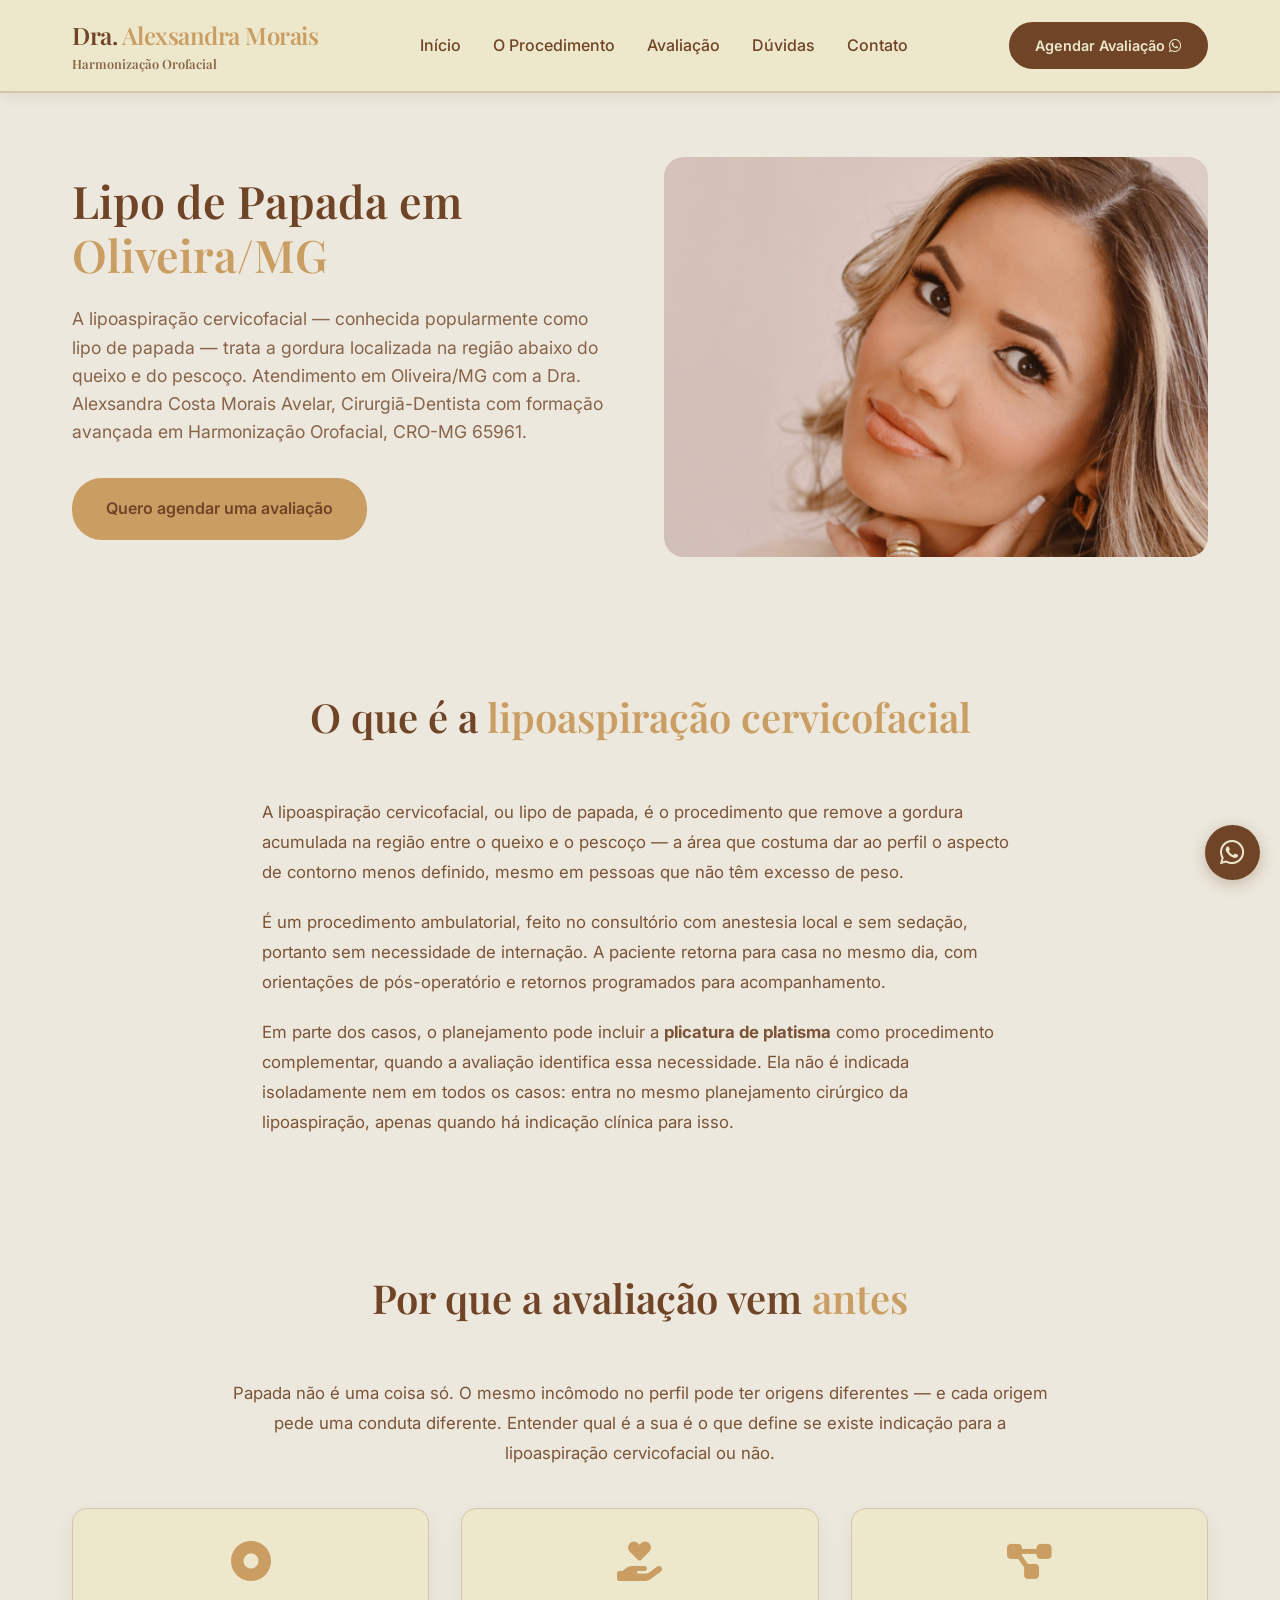
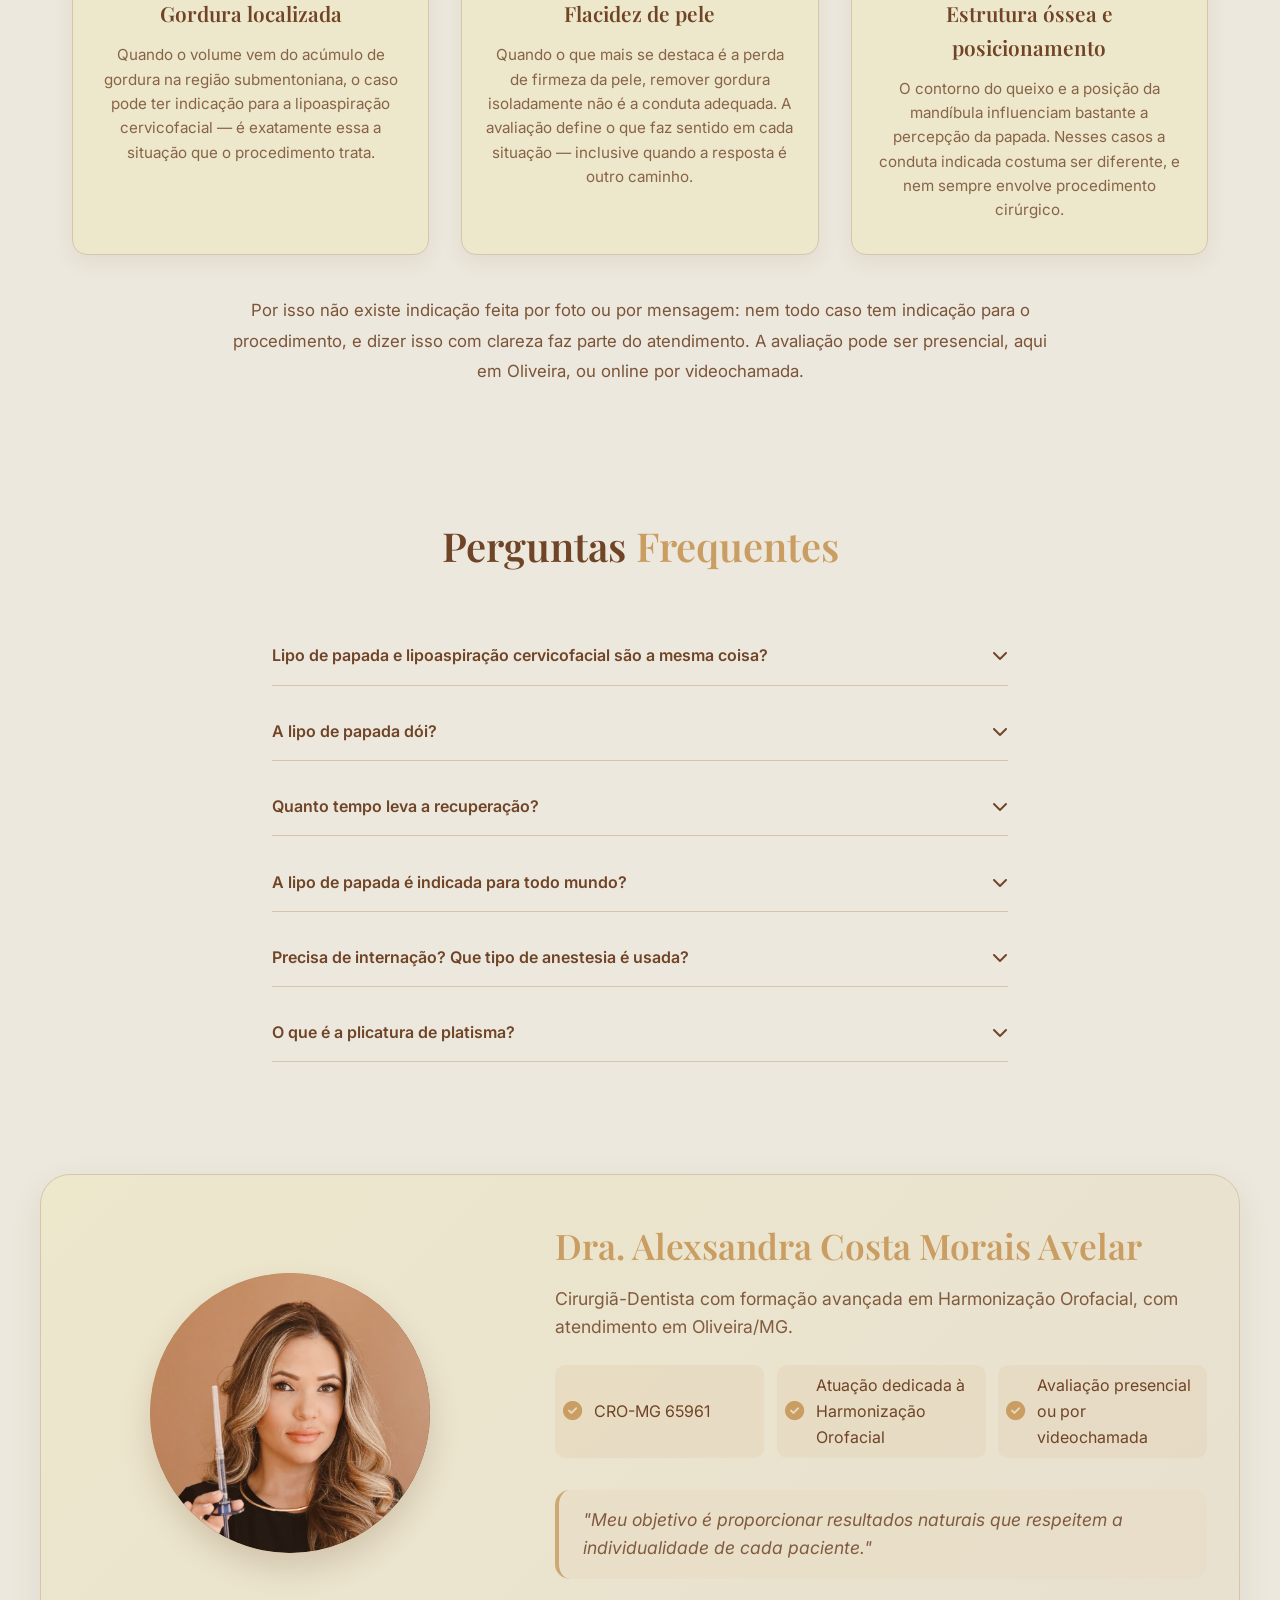
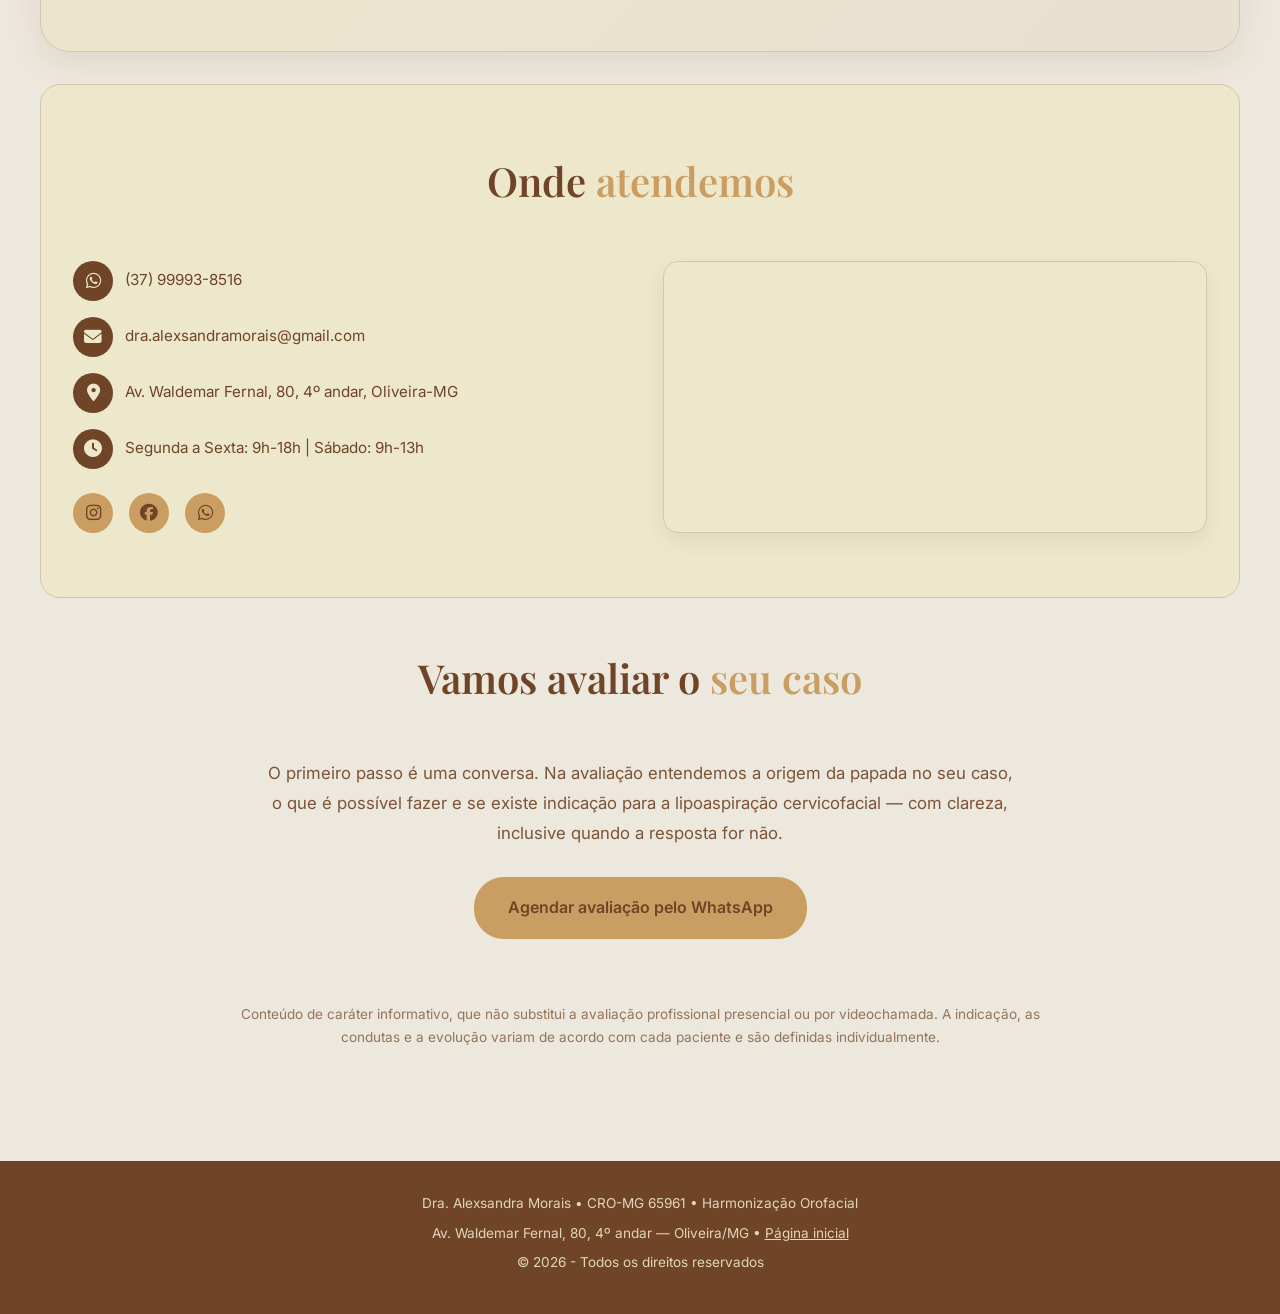
==== commit 069707f3: "Criação da página de ultraforme mpt" ====
--- a/lipo-de-papada-oliveira.html
+++ b/lipo-de-papada-oliveira.html
@@ -252,8 +252,6 @@
             complementar, quando a avaliação identifica essa necessidade. Ela não é indicada isoladamente nem em todos
             os casos: entra no mesmo planejamento cirúrgico da lipoaspiração, apenas quando há indicação clínica para
             isso.</p>
-        <p class="philosophy">"Meu objetivo é proporcionar resultados naturais que respeitem a individualidade de cada
-            paciente."</p>
     </section>
 
     <!-- Por que a avaliação vem antes -->
@@ -369,6 +367,8 @@
                 <li><i class="fas fa-check-circle"></i> Atuação dedicada à Harmonização Orofacial</li>
                 <li><i class="fas fa-check-circle"></i> Avaliação presencial ou por videochamada</li>
             </ul>
+            <p class="philosophy">"Meu objetivo é proporcionar resultados naturais que respeitem a individualidade de
+                cada paciente."</p>
         </div>
     </section>
 
